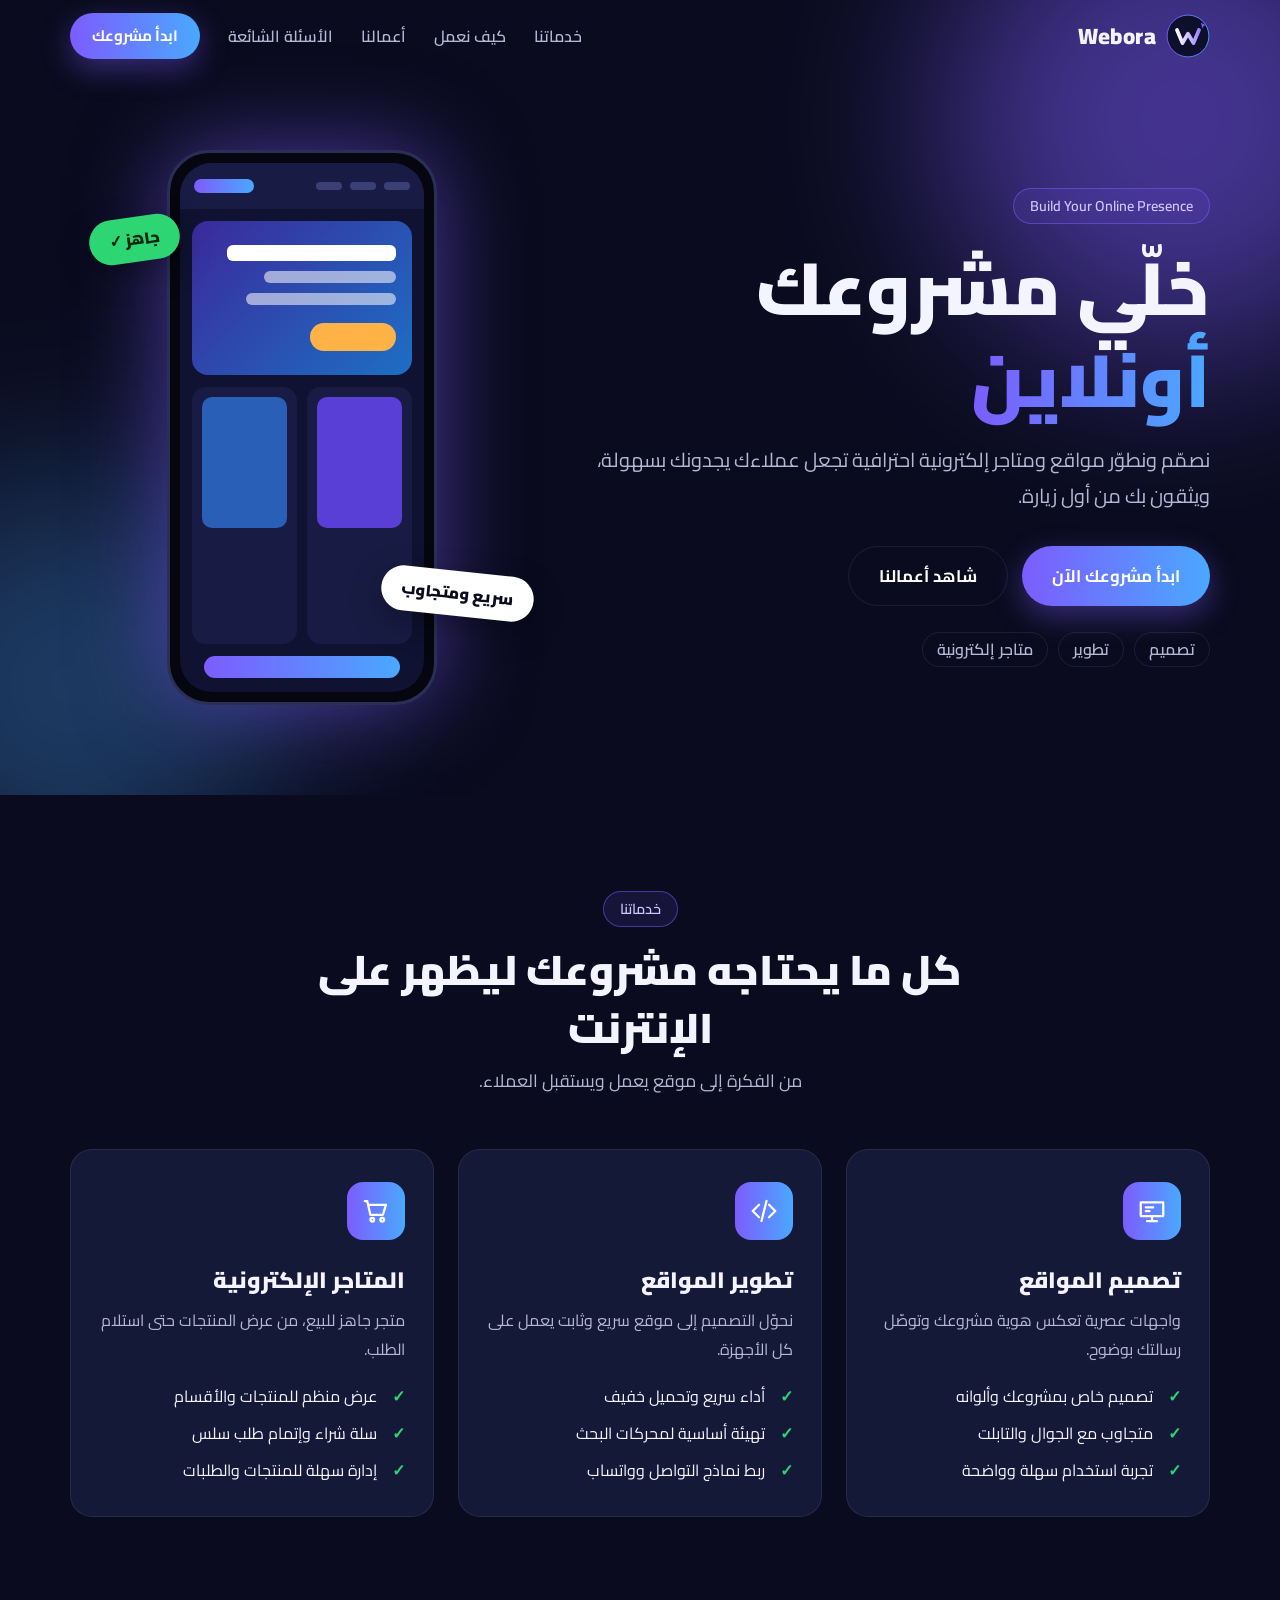
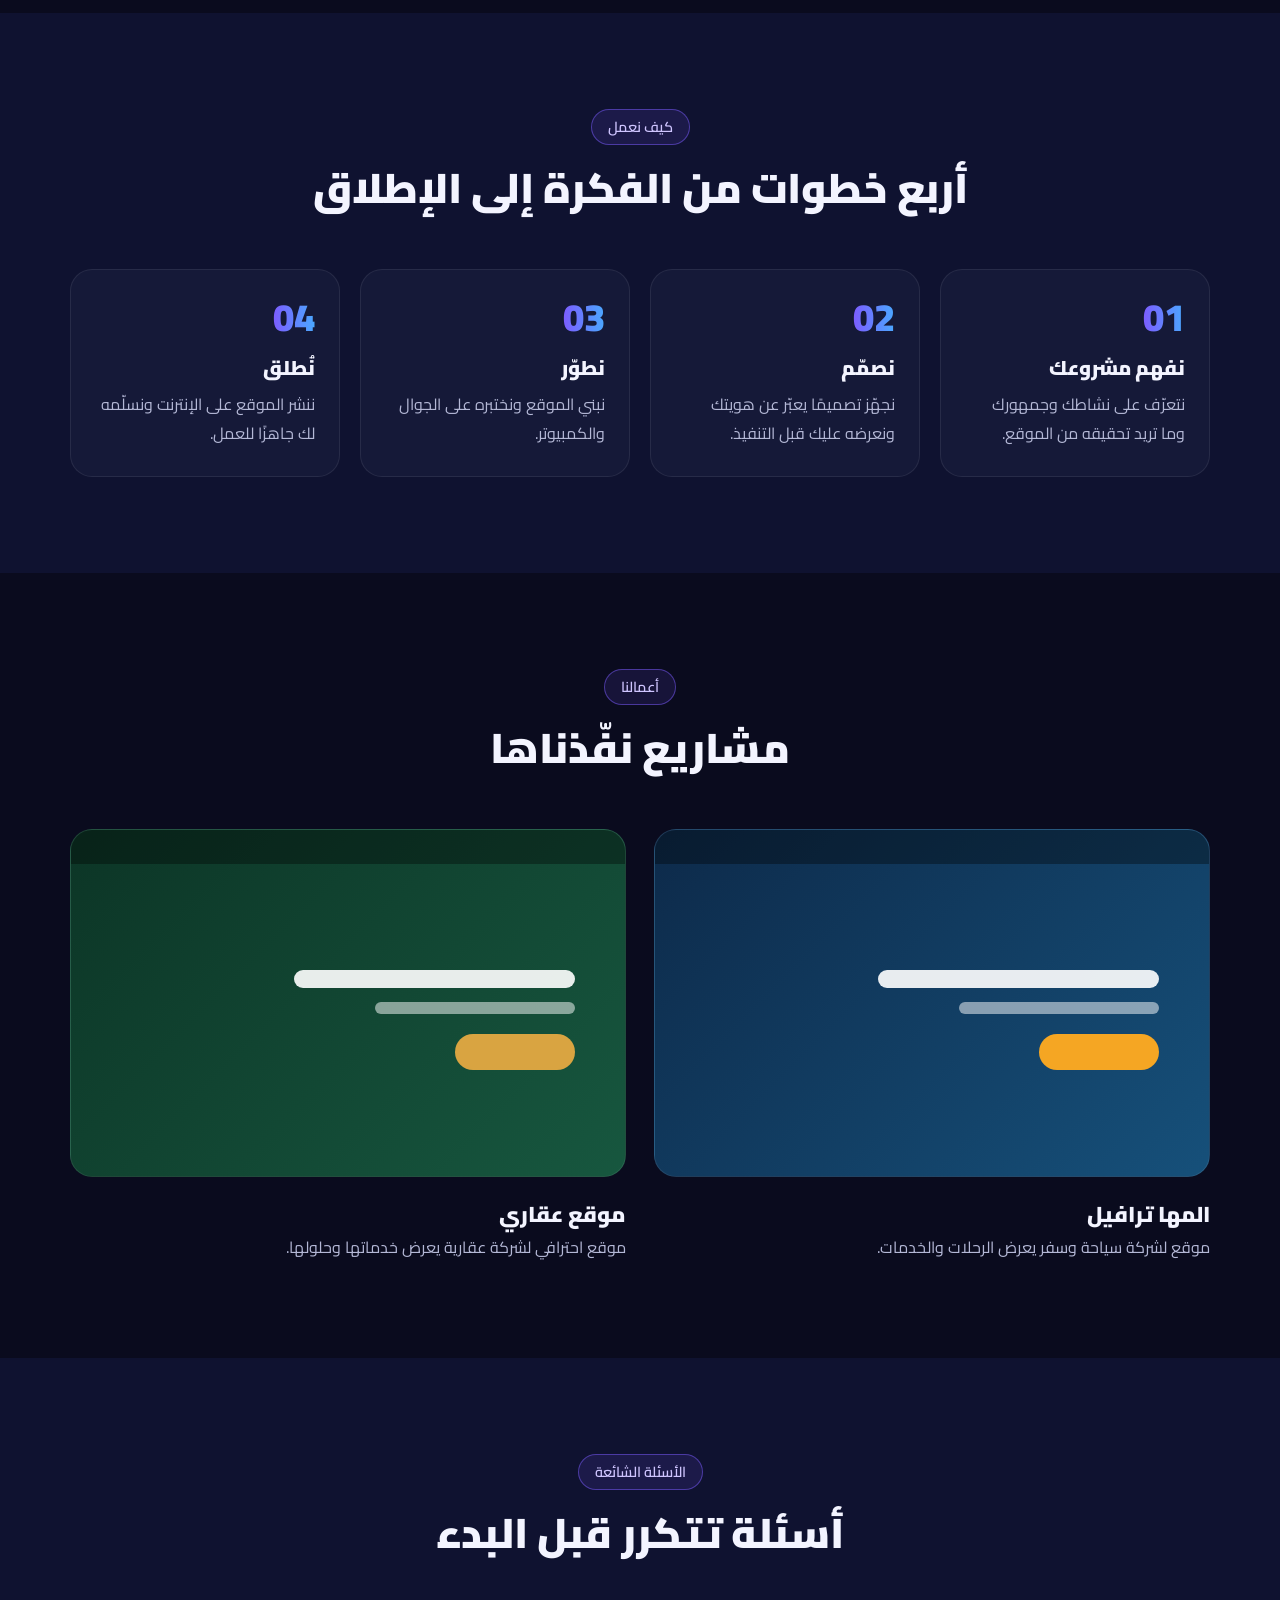
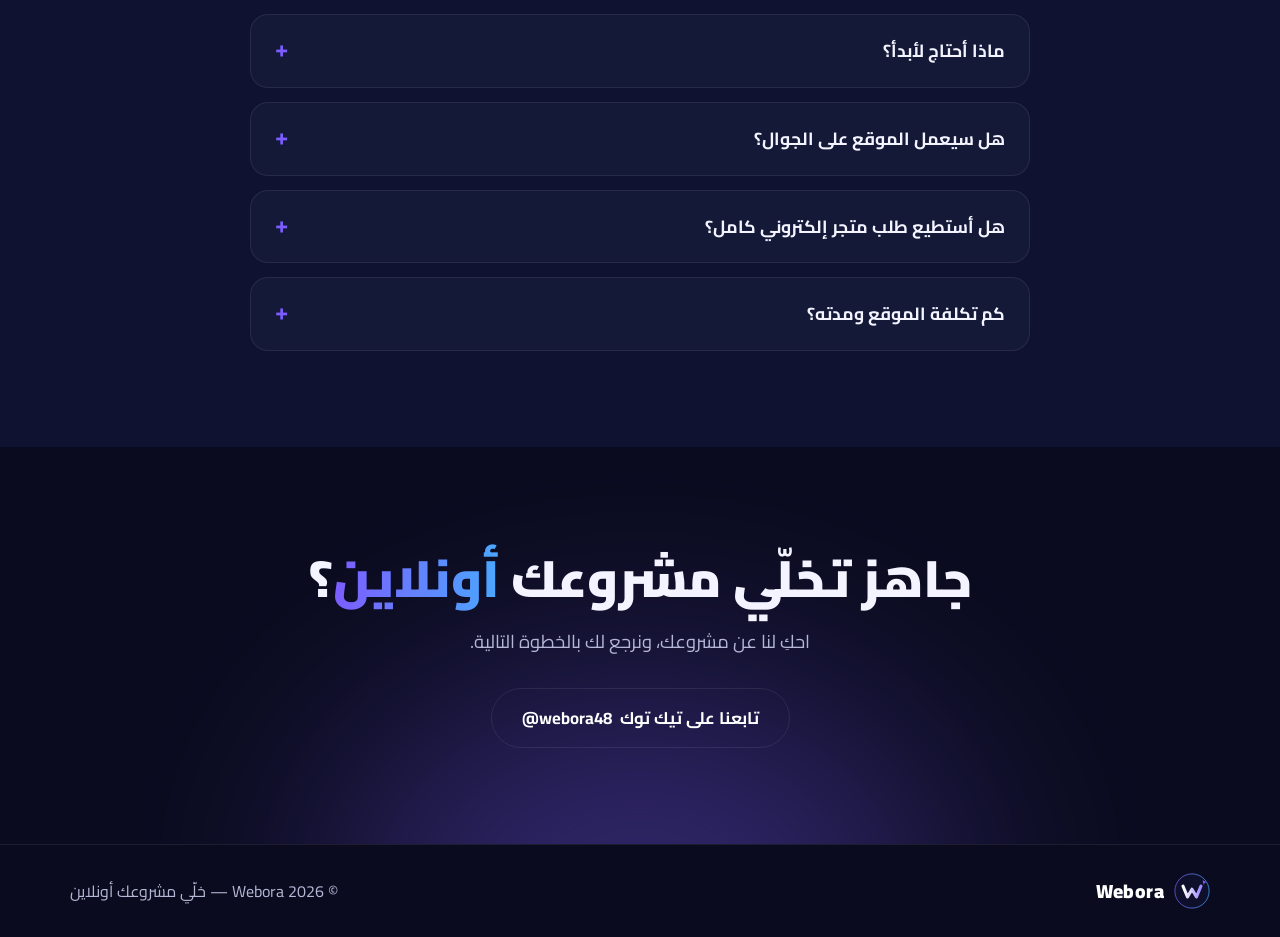
==== index.html @ 23daf3a8 "Add Webora services landing page Single-page Arabic (RTL) site in site/: hero, services, process, wo" ====
<!doctype html>
<html lang="ar" dir="rtl">
<head>
<meta charset="utf-8">
<meta name="viewport" content="width=device-width, initial-scale=1">
<title>Webora | مواقع ومتاجر إلكترونية احترافية</title>
<meta name="description" content="Webora — نصمّم ونطوّر مواقع ومتاجر إلكترونية احترافية لمشروعك. خلّي مشروعك أونلاين.">
<meta name="theme-color" content="#0a0b1e">
<link rel="icon" href="assets/logo.svg" type="image/svg+xml">
<link rel="preconnect" href="https://fonts.googleapis.com">
<link rel="preconnect" href="https://fonts.gstatic.com" crossorigin>
<link href="https://fonts.googleapis.com/css2?family=Cairo:wght@400;600;700;900&display=swap" rel="stylesheet">
<link rel="stylesheet" href="styles.css">
</head>
<body>

<header class="nav" id="nav">
  <div class="container nav__inner">
    <a class="brand" href="#top" aria-label="Webora">
      <img src="assets/logo.svg" alt="" width="44" height="44">
      <span>Webora</span>
    </a>
    <button class="nav__toggle" id="navToggle" aria-label="القائمة" aria-expanded="false" aria-controls="navLinks">
      <span></span><span></span><span></span>
    </button>
    <nav class="nav__links" id="navLinks">
      <a href="#services">خدماتنا</a>
      <a href="#process">كيف نعمل</a>
      <a href="#work">أعمالنا</a>
      <a href="#faq">الأسئلة الشائعة</a>
      <a class="btn btn--small" href="#contact">ابدأ مشروعك</a>
    </nav>
  </div>
</header>

<main id="top">

  <section class="hero">
    <div class="container hero__grid">
      <div class="hero__text">
        <span class="pill">Build Your Online Presence</span>
        <h1>خلّي مشروعك <span class="grad">أونلاين</span></h1>
        <p class="lead">نصمّم ونطوّر مواقع ومتاجر إلكترونية احترافية تجعل عملاءك يجدونك بسهولة، ويثقون بك من أول زيارة.</p>
        <div class="hero__actions">
          <a class="btn" href="#contact">ابدأ مشروعك الآن</a>
          <a class="btn btn--ghost" href="#work">شاهد أعمالنا</a>
        </div>
        <ul class="hero__tags">
          <li>تصميم</li><li>تطوير</li><li>متاجر إلكترونية</li>
        </ul>
      </div>

      <div class="hero__visual" aria-hidden="true">
        <div class="phone">
          <div class="phone__screen">
            <div class="m-nav"><i></i><i></i><i></i><b></b></div>
            <div class="m-hero"><span></span><span></span><span></span><em></em></div>
            <div class="m-cards"><div></div><div></div></div>
            <div class="m-bar"></div>
          </div>
        </div>
        <div class="badge badge--ready">جاهز ✓</div>
        <div class="badge badge--fast">سريع ومتجاوب</div>
      </div>
    </div>
  </section>

  <section class="section" id="services">
    <div class="container">
      <div class="section__head reveal">
        <span class="pill">خدماتنا</span>
        <h2>كل ما يحتاجه مشروعك ليظهر على الإنترنت</h2>
        <p>من الفكرة إلى موقع يعمل ويستقبل العملاء.</p>
      </div>
      <div class="cards">
        <article class="card reveal">
          <div class="card__icon">
            <svg viewBox="0 0 24 24"><path d="M3 5h18v11H3z"/><path d="M8 20h8M12 16v4"/><path d="M7 9h6M7 12h3"/></svg>
          </div>
          <h3>تصميم المواقع</h3>
          <p>واجهات عصرية تعكس هوية مشروعك وتوصّل رسالتك بوضوح.</p>
          <ul>
            <li>تصميم خاص بمشروعك وألوانه</li>
            <li>متجاوب مع الجوال والتابلت</li>
            <li>تجربة استخدام سهلة وواضحة</li>
          </ul>
        </article>
        <article class="card reveal">
          <div class="card__icon">
            <svg viewBox="0 0 24 24"><path d="M8 7l-5 5 5 5M16 7l5 5-5 5M14 4l-4 16"/></svg>
          </div>
          <h3>تطوير المواقع</h3>
          <p>نحوّل التصميم إلى موقع سريع وثابت يعمل على كل الأجهزة.</p>
          <ul>
            <li>أداء سريع وتحميل خفيف</li>
            <li>تهيئة أساسية لمحركات البحث</li>
            <li>ربط نماذج التواصل وواتساب</li>
          </ul>
        </article>
        <article class="card reveal">
          <div class="card__icon">
            <svg viewBox="0 0 24 24"><path d="M3 4h2l2.5 11h10L20 7H6.5"/><circle cx="9" cy="19" r="1.5"/><circle cx="17" cy="19" r="1.5"/></svg>
          </div>
          <h3>المتاجر الإلكترونية</h3>
          <p>متجر جاهز للبيع، من عرض المنتجات حتى استلام الطلب.</p>
          <ul>
            <li>عرض منظم للمنتجات والأقسام</li>
            <li>سلة شراء وإتمام طلب سلس</li>
            <li>إدارة سهلة للمنتجات والطلبات</li>
          </ul>
        </article>
      </div>
    </div>
  </section>

  <section class="section section--alt" id="process">
    <div class="container">
      <div class="section__head reveal">
        <span class="pill">كيف نعمل</span>
        <h2>أربع خطوات من الفكرة إلى الإطلاق</h2>
      </div>
      <ol class="steps">
        <li class="reveal"><b>01</b><h3>نفهم مشروعك</h3><p>نتعرّف على نشاطك وجمهورك وما تريد تحقيقه من الموقع.</p></li>
        <li class="reveal"><b>02</b><h3>نصمّم</h3><p>نجهّز تصميمًا يعبّر عن هويتك ونعرضه عليك قبل التنفيذ.</p></li>
        <li class="reveal"><b>03</b><h3>نطوّر</h3><p>نبني الموقع ونختبره على الجوال والكمبيوتر.</p></li>
        <li class="reveal"><b>04</b><h3>نُطلق</h3><p>ننشر الموقع على الإنترنت ونسلّمه لك جاهزًا للعمل.</p></li>
      </ol>
    </div>
  </section>

  <section class="section" id="work">
    <div class="container">
      <div class="section__head reveal">
        <span class="pill">أعمالنا</span>
        <h2>مشاريع نفّذناها</h2>
      </div>
      <div class="work">
        <article class="work__item reveal">
          <div class="shot shot--travel"><div class="shot__bar"></div><div class="shot__body"><span></span><span></span><em></em></div></div>
          <h3>المها ترافيل</h3>
          <p>موقع لشركة سياحة وسفر يعرض الرحلات والخدمات.</p>
        </article>
        <article class="work__item reveal">
          <div class="shot shot--realty"><div class="shot__bar"></div><div class="shot__body"><span></span><span></span><em></em></div></div>
          <h3>موقع عقاري</h3>
          <p>موقع احترافي لشركة عقارية يعرض خدماتها وحلولها.</p>
        </article>
      </div>
    </div>
  </section>

  <section class="section section--alt" id="faq">
    <div class="container container--narrow">
      <div class="section__head reveal">
        <span class="pill">الأسئلة الشائعة</span>
        <h2>أسئلة تتكرر قبل البدء</h2>
      </div>
      <div class="faq reveal">
        <details>
          <summary>ماذا أحتاج لأبدأ؟</summary>
          <p>فكرة عن نشاطك، والشعار والصور إن وُجدت. والباقي نرتّبه معك خطوة بخطوة.</p>
        </details>
        <details>
          <summary>هل سيعمل الموقع على الجوال؟</summary>
          <p>نعم، كل موقع نصمّمه متجاوب ويظهر بشكل صحيح على الجوال والتابلت والكمبيوتر.</p>
        </details>
        <details>
          <summary>هل أستطيع طلب متجر إلكتروني كامل؟</summary>
          <p>نعم، ننفّذ متاجر إلكترونية تشمل عرض المنتجات وسلة الشراء وإتمام الطلب.</p>
        </details>
        <details>
          <summary>كم تكلفة الموقع ومدته؟</summary>
          <p>تختلف حسب حجم المشروع ومتطلباته. تواصل معنا واحكِ لنا عن مشروعك لنرسل لك عرضًا مناسبًا.</p>
        </details>
      </div>
    </div>
  </section>

  <section class="section cta" id="contact">
    <div class="container container--narrow reveal">
      <h2>جاهز تخلّي مشروعك <span class="grad">أونلاين</span>؟</h2>
      <p>احكِ لنا عن مشروعك، ونرجع لك بالخطوة التالية.</p>
      <div class="cta__actions">
        <a class="btn" id="whatsappBtn" href="#" target="_blank" rel="noopener" hidden>تواصل عبر واتساب</a>
        <a class="btn btn--ghost" href="https://www.tiktok.com/@webora48" target="_blank" rel="noopener">تابعنا على تيك توك <span dir="ltr">@webora48</span></a>
      </div>
    </div>
  </section>

</main>

<footer class="footer">
  <div class="container footer__inner">
    <a class="brand" href="#top"><img src="assets/logo.svg" alt="" width="36" height="36"><span>Webora</span></a>
    <p>© <span id="year"></span> Webora — خلّي مشروعك أونلاين</p>
  </div>
</footer>

<script src="main.js"></script>
</body>
</html>
---- styles.css ----
:root {
  --navy: #0a0b1e;
  --navy-2: #0f1230;
  --card: #151938;
  --line: rgba(255, 255, 255, .08);
  --text: #f3f4ff;
  --muted: #b4b8d6;
  --purple: #7c5cff;
  --blue: #4aa8ff;
  --green: #2ed573;
  --grad: linear-gradient(90deg, var(--purple), var(--blue));
  --radius: 22px;
}

* { box-sizing: border-box; }
html { scroll-behavior: smooth; scroll-padding-top: 84px; overflow-x: clip; }
body {
  margin: 0;
  font-family: "Cairo", "Segoe UI", Tahoma, sans-serif;
  background: var(--navy);
  color: var(--text);
  line-height: 1.8;
  overflow-x: clip;
}
img { max-width: 100%; display: block; }
a { color: inherit; text-decoration: none; }
h1, h2, h3, p { margin: 0; }
ul, ol { margin: 0; padding: 0; list-style: none; }
[hidden] { display: none !important; }

.container { width: min(1140px, 100% - 32px); margin-inline: auto; }
.container--narrow { width: min(780px, 100% - 32px); }
.grad { background: var(--grad); -webkit-background-clip: text; background-clip: text; color: transparent; }

.pill {
  display: inline-block;
  padding: 4px 16px;
  border: 1px solid rgba(124, 92, 255, .5);
  border-radius: 999px;
  background: rgba(124, 92, 255, .12);
  color: #cfc5ff;
  font-size: .9rem;
  font-weight: 600;
}

.btn {
  display: inline-flex; align-items: center; justify-content: center; gap: 8px;
  padding: 14px 30px;
  border-radius: 999px;
  background: var(--grad);
  color: #fff;
  font-weight: 700;
  font-size: 1.05rem;
  box-shadow: 0 10px 30px rgba(124, 92, 255, .4);
  transition: transform .2s, box-shadow .2s;
}
.btn:hover { transform: translateY(-2px); box-shadow: 0 14px 38px rgba(124, 92, 255, .55); }
.btn--ghost { background: transparent; border: 1px solid var(--line); box-shadow: none; }
.btn--ghost:hover { border-color: var(--purple); box-shadow: none; }
.btn--small { padding: 9px 22px; font-size: .95rem; }

/* nav */
.nav { position: fixed; inset: 0 0 auto 0; z-index: 50; transition: background .3s, box-shadow .3s; }
.nav.is-scrolled { background: rgba(10, 11, 30, .85); backdrop-filter: blur(12px); box-shadow: 0 1px 0 var(--line); }
.nav__inner { display: flex; align-items: center; justify-content: space-between; height: 72px; }
.brand { display: flex; align-items: center; gap: 10px; font-weight: 900; font-size: 1.4rem; letter-spacing: .5px; }
.nav__links { display: flex; align-items: center; gap: 28px; font-weight: 600; }
.nav__links a:not(.btn) { color: var(--muted); transition: color .2s; }
.nav__links a:not(.btn):hover { color: #fff; }
.nav__toggle { display: none; width: 44px; height: 44px; background: none; border: 0; cursor: pointer; padding: 10px; }
.nav__toggle span { display: block; height: 2px; background: #fff; margin: 6px 0; border-radius: 2px; transition: transform .25s, opacity .25s; }

/* hero */
.hero { position: relative; z-index: 0; padding: 150px 0 90px; overflow: clip; }
.hero::before, .hero::after {
  content: ""; position: absolute; z-index: -1; border-radius: 50%; filter: blur(90px); opacity: .5;
}
.hero::before { width: 480px; height: 480px; background: var(--purple); top: -120px; right: -140px; }
.hero::after { width: 420px; height: 420px; background: var(--blue); bottom: -100px; left: -140px; opacity: .3; }
.hero__grid { display: grid; grid-template-columns: 1.15fr .85fr; gap: 48px; align-items: center; }
.hero h1 { font-size: clamp(2.6rem, 6.5vw, 4.6rem); font-weight: 900; line-height: 1.25; margin: 18px 0 16px; }
.lead { color: var(--muted); font-size: clamp(1.05rem, 2vw, 1.25rem); max-width: 34em; }
.hero__actions { display: flex; flex-wrap: wrap; gap: 14px; margin: 32px 0 26px; }
.hero__tags { display: flex; flex-wrap: wrap; gap: 10px; color: var(--muted); font-weight: 600; }
.hero__tags li { padding: 2px 14px; border: 1px solid var(--line); border-radius: 999px; }

.hero__visual { position: relative; display: grid; place-items: center; }
.phone {
  width: 270px; aspect-ratio: 9 / 18.5; padding: 10px;
  background: #05060f; border: 3px solid #2b2f55; border-radius: 42px;
  box-shadow: 0 0 90px rgba(124, 92, 255, .55);
  animation: float 6s ease-in-out infinite;
}
.phone__screen { height: 100%; border-radius: 32px; background: var(--navy-2); overflow: hidden; display: flex; flex-direction: column; gap: 12px; padding-bottom: 14px; }
.m-nav { display: flex; align-items: center; gap: 8px; padding: 16px 14px; background: #181c44; }
.m-nav i { width: 26px; height: 8px; border-radius: 4px; background: #3a3f75; }
.m-nav b { margin-inline-start: auto; width: 60px; height: 14px; border-radius: 7px; background: var(--grad); }
.m-hero { margin: 0 12px; padding: 24px 16px; border-radius: 16px; background: linear-gradient(135deg, #3b2a9c, #1d6fc4); display: grid; gap: 10px; justify-items: start; }
.m-hero span { height: 12px; border-radius: 6px; background: rgba(255, 255, 255, .55); width: 70%; }
.m-hero span:first-child { height: 16px; width: 90%; background: #fff; }
.m-hero span:nth-child(3) { width: 80%; }
.m-hero em { width: 86px; height: 28px; border-radius: 14px; background: #ffb347; margin-top: 8px; }
.m-cards { display: grid; grid-template-columns: 1fr 1fr; gap: 10px; margin: 0 12px; flex: 1; }
.m-cards div { border-radius: 14px; background: #181c44; position: relative; }
.m-cards div::before { content: ""; position: absolute; inset: 10px 10px 45% 10px; border-radius: 10px; background: #5a3fd6; }
.m-cards div:last-child::before { background: #2a5fb8; }
.m-bar { margin: 0 24px; height: 22px; border-radius: 11px; background: var(--grad); }

.badge { position: absolute; padding: 8px 20px; border-radius: 999px; font-weight: 900; box-shadow: 0 10px 30px rgba(0, 0, 0, .35); }
.badge--ready { top: 12%; left: 4%; background: var(--green); color: #05260f; transform: rotate(-8deg); }
.badge--fast { bottom: 16%; right: 0; background: #fff; color: var(--navy); transform: rotate(6deg); }

@keyframes float { 50% { transform: translateY(-14px); } }

/* sections */
.section { padding: 96px 0; }
.section--alt { background: var(--navy-2); }
.section__head { text-align: center; max-width: 680px; margin: 0 auto 52px; }
.section__head h2 { font-size: clamp(1.8rem, 4vw, 2.6rem); font-weight: 900; line-height: 1.4; margin: 14px 0 8px; }
.section__head p { color: var(--muted); font-size: 1.1rem; }

.cards { display: grid; grid-template-columns: repeat(3, 1fr); gap: 24px; }
.card {
  background: var(--card); border: 1px solid var(--line); border-radius: var(--radius);
  padding: 32px 28px; transition: transform .25s, border-color .25s;
}
.card:hover { transform: translateY(-6px); border-color: rgba(124, 92, 255, .6); }
.card__icon { width: 58px; height: 58px; border-radius: 16px; background: var(--grad); display: grid; place-items: center; margin-bottom: 20px; }
.card__icon svg { width: 30px; height: 30px; fill: none; stroke: #fff; stroke-width: 1.8; stroke-linecap: round; stroke-linejoin: round; }
.card h3 { font-size: 1.4rem; font-weight: 900; margin-bottom: 6px; }
.card p { color: var(--muted); }
.card ul { margin-top: 18px; display: grid; gap: 8px; }
.card li { position: relative; padding-inline-start: 28px; }
.card li::before { content: "✓"; position: absolute; inset-inline-start: 0; color: var(--green); font-weight: 900; }

.steps { display: grid; grid-template-columns: repeat(4, 1fr); gap: 20px; counter-reset: s; }
.steps li { background: var(--card); border: 1px solid var(--line); border-radius: var(--radius); padding: 28px 24px; }
.steps b { font-size: 2.4rem; font-weight: 900; line-height: 1; background: var(--grad); -webkit-background-clip: text; background-clip: text; color: transparent; }
.steps h3 { font-size: 1.25rem; font-weight: 900; margin: 10px 0 4px; }
.steps p { color: var(--muted); }

.work { display: grid; grid-template-columns: repeat(2, 1fr); gap: 28px; }
.work__item h3 { font-size: 1.35rem; font-weight: 900; margin-top: 18px; }
.work__item p { color: var(--muted); }
.shot { border-radius: var(--radius); overflow: hidden; border: 1px solid var(--line); aspect-ratio: 16 / 10; display: flex; flex-direction: column; transition: transform .3s; }
.work__item:hover .shot { transform: scale(1.02); }
.shot__bar { height: 34px; background: rgba(0, 0, 0, .35); }
.shot__body { flex: 1; padding: 8% 9%; display: grid; align-content: center; gap: 14px; justify-items: start; }
.shot__body span { height: 18px; width: 62%; border-radius: 9px; background: rgba(255, 255, 255, .9); }
.shot__body span:nth-child(2) { height: 12px; width: 44%; background: rgba(255, 255, 255, .5); }
.shot__body em { width: 120px; height: 36px; border-radius: 18px; margin-top: 6px; }
.shot--travel { background: linear-gradient(135deg, #0d2a4a, #16507a); }
.shot--travel em { background: #f5a623; }
.shot--realty { background: linear-gradient(135deg, #0c3526, #17573f); }
.shot--realty em { background: #d9a441; }

.faq { display: grid; gap: 14px; }
.faq details { background: var(--card); border: 1px solid var(--line); border-radius: 18px; padding: 4px 24px; }
.faq summary { cursor: pointer; font-weight: 700; font-size: 1.1rem; padding: 16px 0; list-style: none; display: flex; justify-content: space-between; gap: 16px; }
.faq summary::-webkit-details-marker { display: none; }
.faq summary::after { content: "+"; color: var(--purple); font-size: 1.5rem; line-height: 1.2; transition: transform .2s; }
.faq details[open] summary::after { transform: rotate(45deg); }
.faq p { color: var(--muted); padding-bottom: 18px; }

.cta { text-align: center; position: relative; overflow: hidden; }
.cta::before { content: ""; position: absolute; z-index: 0; inset: auto 0 -260px 0; margin: auto; width: 620px; height: 420px; border-radius: 50%; background: var(--purple); filter: blur(120px); opacity: .35; }
.cta .container { position: relative; }
.cta h2 { font-size: clamp(2rem, 5vw, 3.2rem); font-weight: 900; line-height: 1.4; }
.cta p { color: var(--muted); font-size: 1.15rem; margin: 10px 0 30px; }
.cta__actions { display: flex; flex-wrap: wrap; gap: 14px; justify-content: center; }

.footer { border-top: 1px solid var(--line); padding: 28px 0; color: var(--muted); }
.footer__inner { display: flex; align-items: center; justify-content: space-between; gap: 16px; flex-wrap: wrap; }
.footer .brand { color: #fff; font-size: 1.2rem; }

/* scroll reveal — only hides content once JS has confirmed it can reveal it */
.js .reveal { opacity: 0; transform: translateY(26px); transition: opacity .6s, transform .6s; }
.js .reveal.is-visible { opacity: 1; transform: none; }

@media (max-width: 900px) {
  .hero { padding: 120px 0 70px; text-align: center; }
  .hero__grid { grid-template-columns: 1fr; }
  .lead { margin-inline: auto; }
  .hero__actions, .hero__tags { justify-content: center; }
  .phone { width: 230px; }
  .cards, .steps, .work { grid-template-columns: 1fr; }
  .steps { grid-template-columns: repeat(2, 1fr); }
  .section { padding: 72px 0; }

  .nav__toggle { display: block; }
  .nav__links {
    position: absolute; inset: 72px 0 auto 0;
    flex-direction: column; gap: 6px; padding: 16px;
    background: rgba(10, 11, 30, .97); border-bottom: 1px solid var(--line);
    display: none;
  }
  .nav__links.is-open { display: flex; }
  .nav__links a { padding: 10px; width: 100%; text-align: center; }
  .nav__toggle[aria-expanded="true"] span:nth-child(1) { transform: translateY(8px) rotate(45deg); }
  .nav__toggle[aria-expanded="true"] span:nth-child(2) { opacity: 0; }
  .nav__toggle[aria-expanded="true"] span:nth-child(3) { transform: translateY(-8px) rotate(-45deg); }
}
@media (max-width: 520px) {
  .steps { grid-template-columns: 1fr; }
  .footer__inner { justify-content: center; text-align: center; }
  .badge--fast { right: 2%; }
}
@media (prefers-reduced-motion: reduce) {
  html { scroll-behavior: auto; }
  .phone { animation: none; }
  .js .reveal { opacity: 1; transform: none; transition: none; }
}
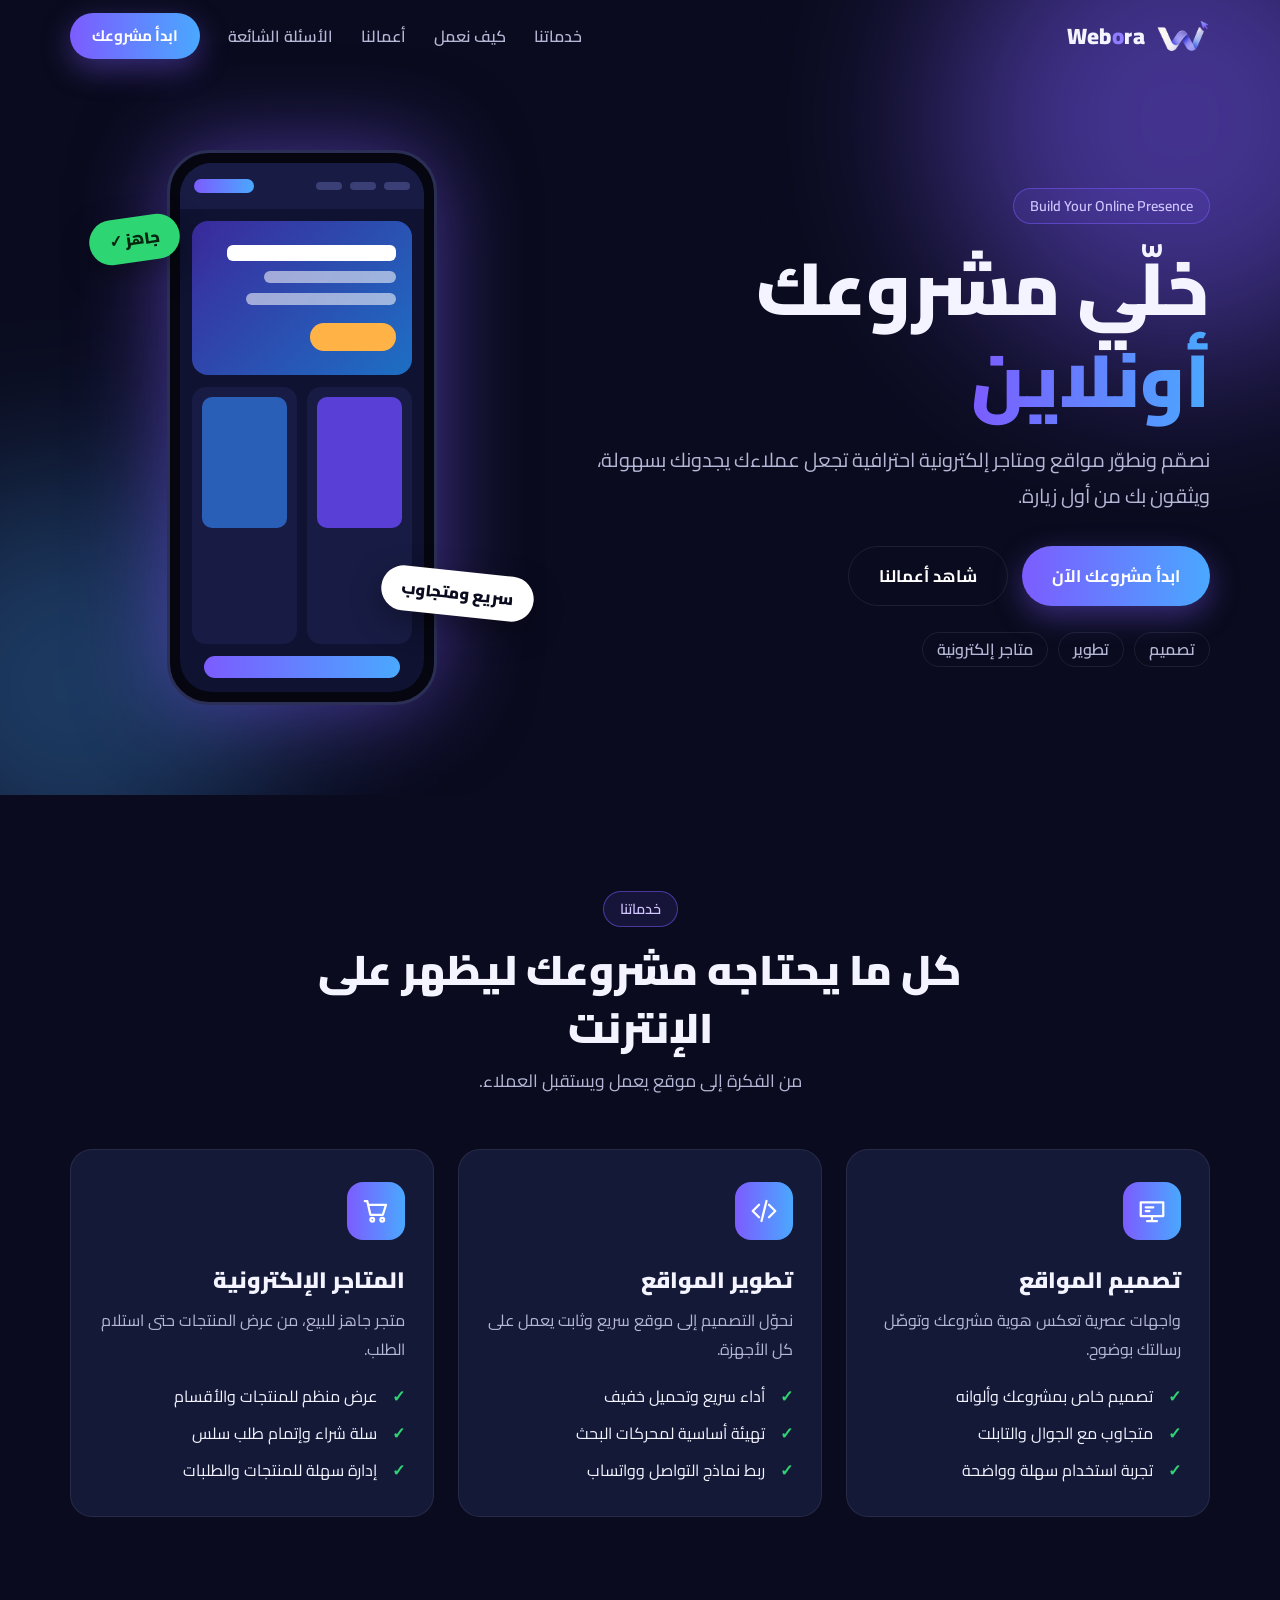
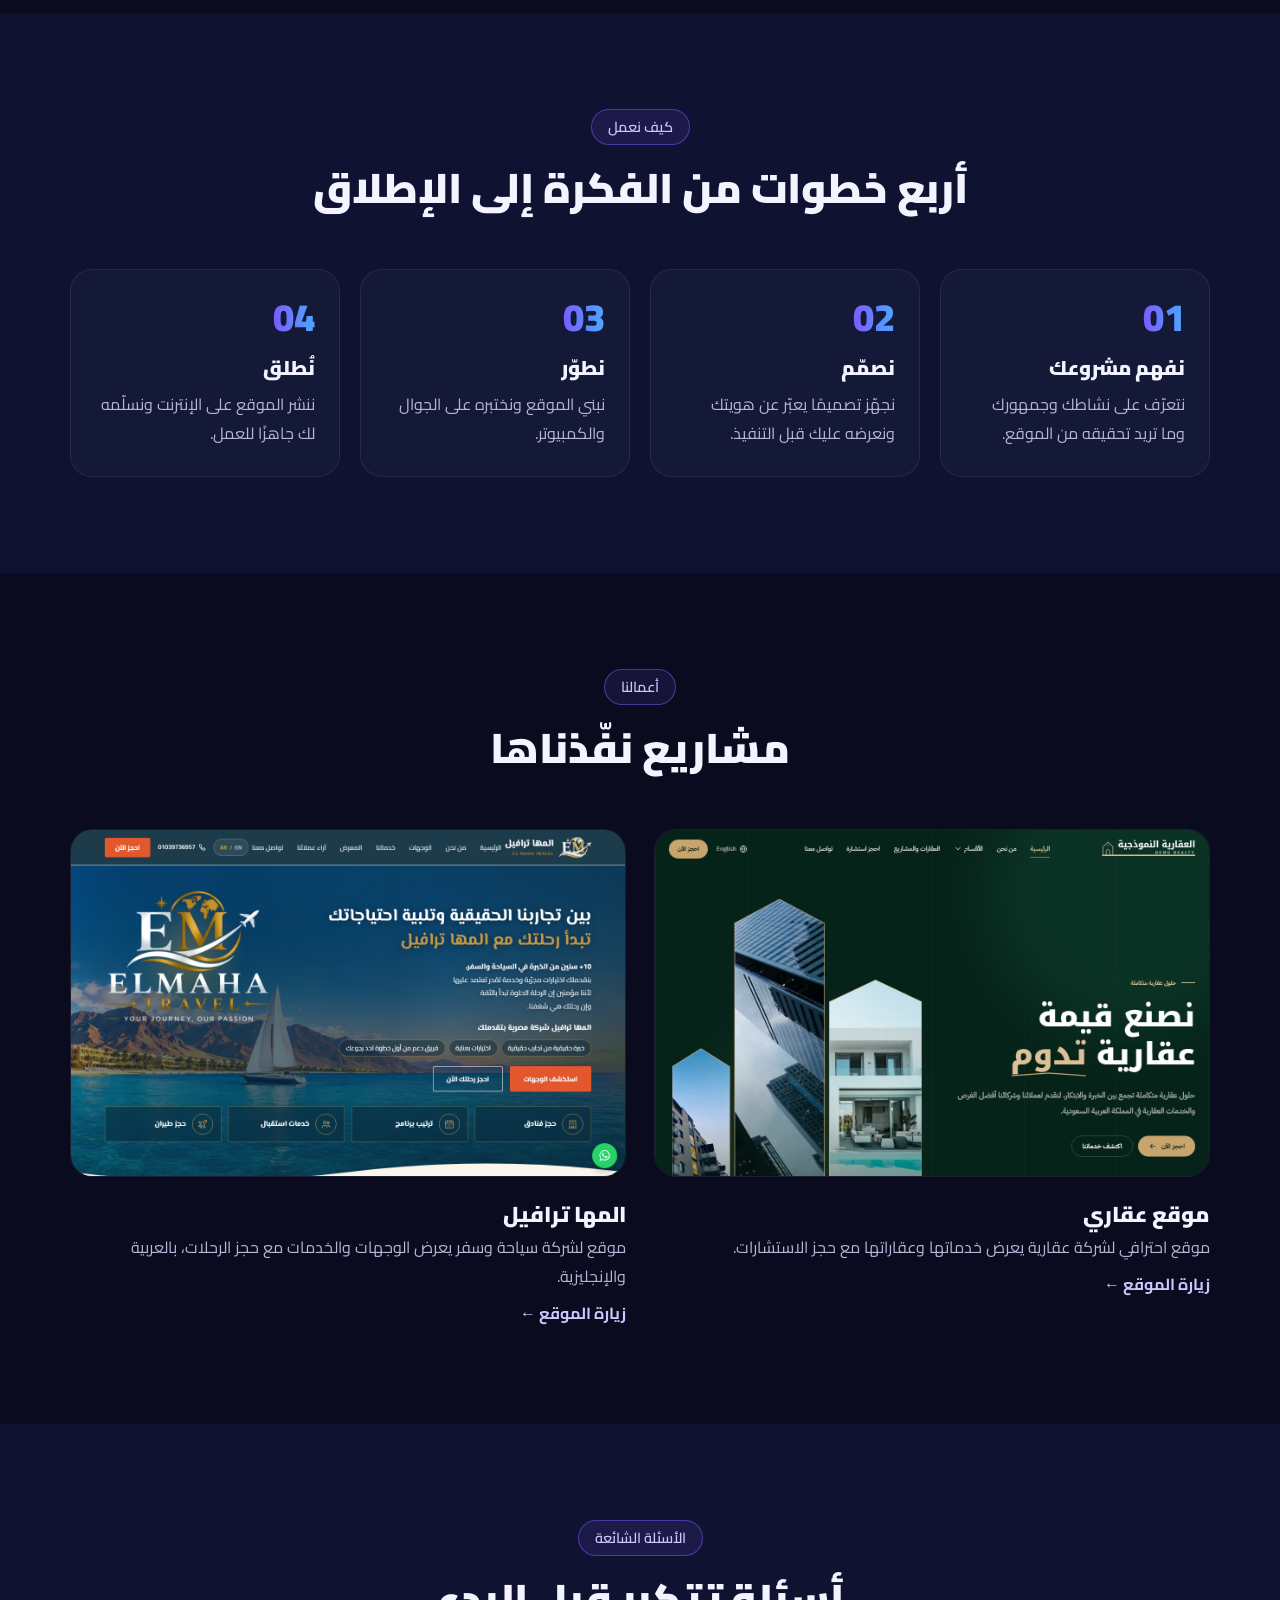
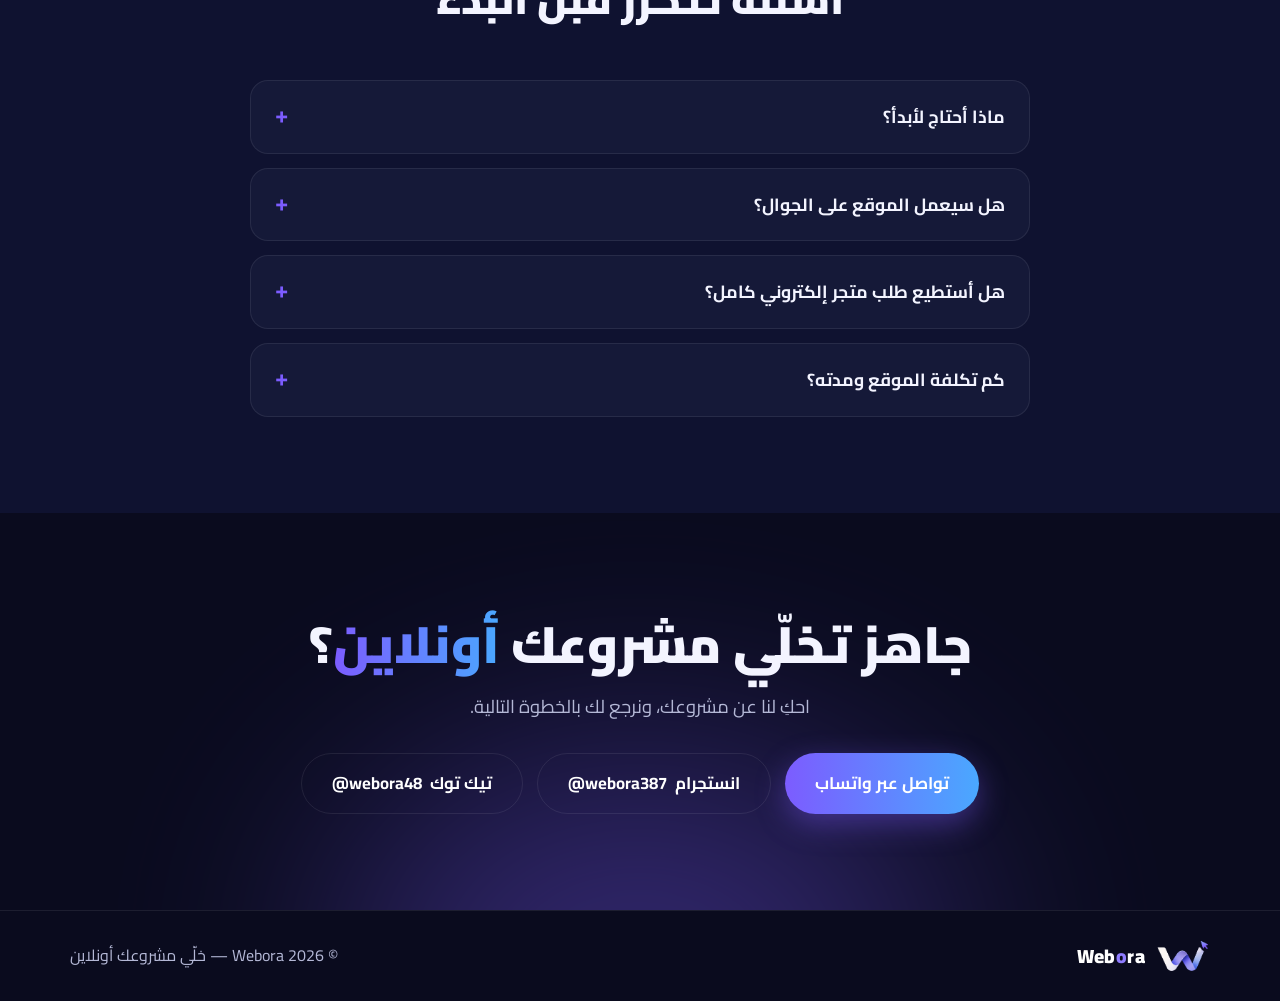
==== commit e6c1d189: "Add real logo, work screenshots, WhatsApp and Instagram to the site Replaces the placeholder logo an" ====
--- a/index.html
+++ b/index.html
@@ -6,7 +6,8 @@
 <title>Webora | مواقع ومتاجر إلكترونية احترافية</title>
 <meta name="description" content="Webora — نصمّم ونطوّر مواقع ومتاجر إلكترونية احترافية لمشروعك. خلّي مشروعك أونلاين.">
 <meta name="theme-color" content="#0a0b1e">
-<link rel="icon" href="assets/logo.svg" type="image/svg+xml">
+<link rel="icon" href="assets/logo-full.png" type="image/png">
+<meta property="og:image" content="assets/logo-full.png">
 <link rel="preconnect" href="https://fonts.googleapis.com">
 <link rel="preconnect" href="https://fonts.gstatic.com" crossorigin>
 <link href="https://fonts.googleapis.com/css2?family=Cairo:wght@400;600;700;900&display=swap" rel="stylesheet">
@@ -17,8 +18,8 @@
 <header class="nav" id="nav">
   <div class="container nav__inner">
     <a class="brand" href="#top" aria-label="Webora">
-      <img src="assets/logo.svg" alt="" width="44" height="44">
-      <span>Webora</span>
+      <img src="assets/logo-mark.png" alt="" width="610" height="380">
+      <span>Web<i>o</i>ra</span>
     </a>
     <button class="nav__toggle" id="navToggle" aria-label="القائمة" aria-expanded="false" aria-controls="navLinks">
       <span></span><span></span><span></span>
@@ -136,14 +137,20 @@
       </div>
       <div class="work">
         <article class="work__item reveal">
-          <div class="shot shot--travel"><div class="shot__bar"></div><div class="shot__body"><span></span><span></span><em></em></div></div>
+          <a class="shot" href="https://saudi-realty-demo.vercel.app/" target="_blank" rel="noopener">
+            <img src="assets/work-realty.png" alt="واجهة الموقع العقاري" width="1280" height="800" loading="lazy">
+          </a>
+          <h3>موقع عقاري</h3>
+          <p>موقع احترافي لشركة عقارية يعرض خدماتها وعقاراتها مع حجز الاستشارات.</p>
+          <a class="work__link" href="https://saudi-realty-demo.vercel.app/" target="_blank" rel="noopener">زيارة الموقع ←</a>
+        </article>
+        <article class="work__item reveal">
+          <a class="shot" href="https://elmahatravel.com/" target="_blank" rel="noopener">
+            <img src="assets/work-travel.png" alt="واجهة موقع المها ترافيل" width="1280" height="800" loading="lazy">
+          </a>
           <h3>المها ترافيل</h3>
-          <p>موقع لشركة سياحة وسفر يعرض الرحلات والخدمات.</p>
-        </article>
-        <article class="work__item reveal">
-          <div class="shot shot--realty"><div class="shot__bar"></div><div class="shot__body"><span></span><span></span><em></em></div></div>
-          <h3>موقع عقاري</h3>
-          <p>موقع احترافي لشركة عقارية يعرض خدماتها وحلولها.</p>
+          <p>موقع لشركة سياحة وسفر يعرض الوجهات والخدمات مع حجز الرحلات، بالعربية والإنجليزية.</p>
+          <a class="work__link" href="https://elmahatravel.com/" target="_blank" rel="noopener">زيارة الموقع ←</a>
         </article>
       </div>
     </div>
@@ -182,7 +189,8 @@
       <p>احكِ لنا عن مشروعك، ونرجع لك بالخطوة التالية.</p>
       <div class="cta__actions">
         <a class="btn" id="whatsappBtn" href="#" target="_blank" rel="noopener" hidden>تواصل عبر واتساب</a>
-        <a class="btn btn--ghost" href="https://www.tiktok.com/@webora48" target="_blank" rel="noopener">تابعنا على تيك توك <span dir="ltr">@webora48</span></a>
+        <a class="btn btn--ghost" href="https://www.instagram.com/webora387/" target="_blank" rel="noopener">انستجرام <span dir="ltr">@webora387</span></a>
+        <a class="btn btn--ghost" href="https://www.tiktok.com/@webora48" target="_blank" rel="noopener">تيك توك <span dir="ltr">@webora48</span></a>
       </div>
     </div>
   </section>
@@ -191,7 +199,7 @@
 
 <footer class="footer">
   <div class="container footer__inner">
-    <a class="brand" href="#top"><img src="assets/logo.svg" alt="" width="36" height="36"><span>Webora</span></a>
+    <a class="brand" href="#top"><img src="assets/logo-mark.png" alt="" width="610" height="380"><span>Web<i>o</i>ra</span></a>
     <p>© <span id="year"></span> Webora — خلّي مشروعك أونلاين</p>
   </div>
 </footer>
--- a/styles.css
+++ b/styles.css
@@ -64,6 +64,8 @@
 .nav.is-scrolled { background: rgba(10, 11, 30, .85); backdrop-filter: blur(12px); box-shadow: 0 1px 0 var(--line); }
 .nav__inner { display: flex; align-items: center; justify-content: space-between; height: 72px; }
 .brand { display: flex; align-items: center; gap: 10px; font-weight: 900; font-size: 1.4rem; letter-spacing: .5px; }
+.brand img { height: 34px; width: auto; }
+.brand i { font-style: normal; color: #8f7cff; }
 .nav__links { display: flex; align-items: center; gap: 28px; font-weight: 600; }
 .nav__links a:not(.btn) { color: var(--muted); transition: color .2s; }
 .nav__links a:not(.btn):hover { color: #fff; }
@@ -142,17 +144,11 @@
 .work { display: grid; grid-template-columns: repeat(2, 1fr); gap: 28px; }
 .work__item h3 { font-size: 1.35rem; font-weight: 900; margin-top: 18px; }
 .work__item p { color: var(--muted); }
-.shot { border-radius: var(--radius); overflow: hidden; border: 1px solid var(--line); aspect-ratio: 16 / 10; display: flex; flex-direction: column; transition: transform .3s; }
-.work__item:hover .shot { transform: scale(1.02); }
-.shot__bar { height: 34px; background: rgba(0, 0, 0, .35); }
-.shot__body { flex: 1; padding: 8% 9%; display: grid; align-content: center; gap: 14px; justify-items: start; }
-.shot__body span { height: 18px; width: 62%; border-radius: 9px; background: rgba(255, 255, 255, .9); }
-.shot__body span:nth-child(2) { height: 12px; width: 44%; background: rgba(255, 255, 255, .5); }
-.shot__body em { width: 120px; height: 36px; border-radius: 18px; margin-top: 6px; }
-.shot--travel { background: linear-gradient(135deg, #0d2a4a, #16507a); }
-.shot--travel em { background: #f5a623; }
-.shot--realty { background: linear-gradient(135deg, #0c3526, #17573f); }
-.shot--realty em { background: #d9a441; }
+.work__link { display: inline-block; margin-top: 8px; color: #cfc5ff; font-weight: 700; }
+.work__link:hover { color: #fff; }
+.shot { display: block; border-radius: var(--radius); overflow: hidden; border: 1px solid var(--line); aspect-ratio: 16 / 10; transition: transform .3s, border-color .3s; }
+.shot img { width: 100%; height: 100%; object-fit: cover; object-position: top; }
+.work__item:hover .shot { transform: scale(1.02); border-color: rgba(124, 92, 255, .6); }
 
 .faq { display: grid; gap: 14px; }
 .faq details { background: var(--card); border: 1px solid var(--line); border-radius: 18px; padding: 4px 24px; }
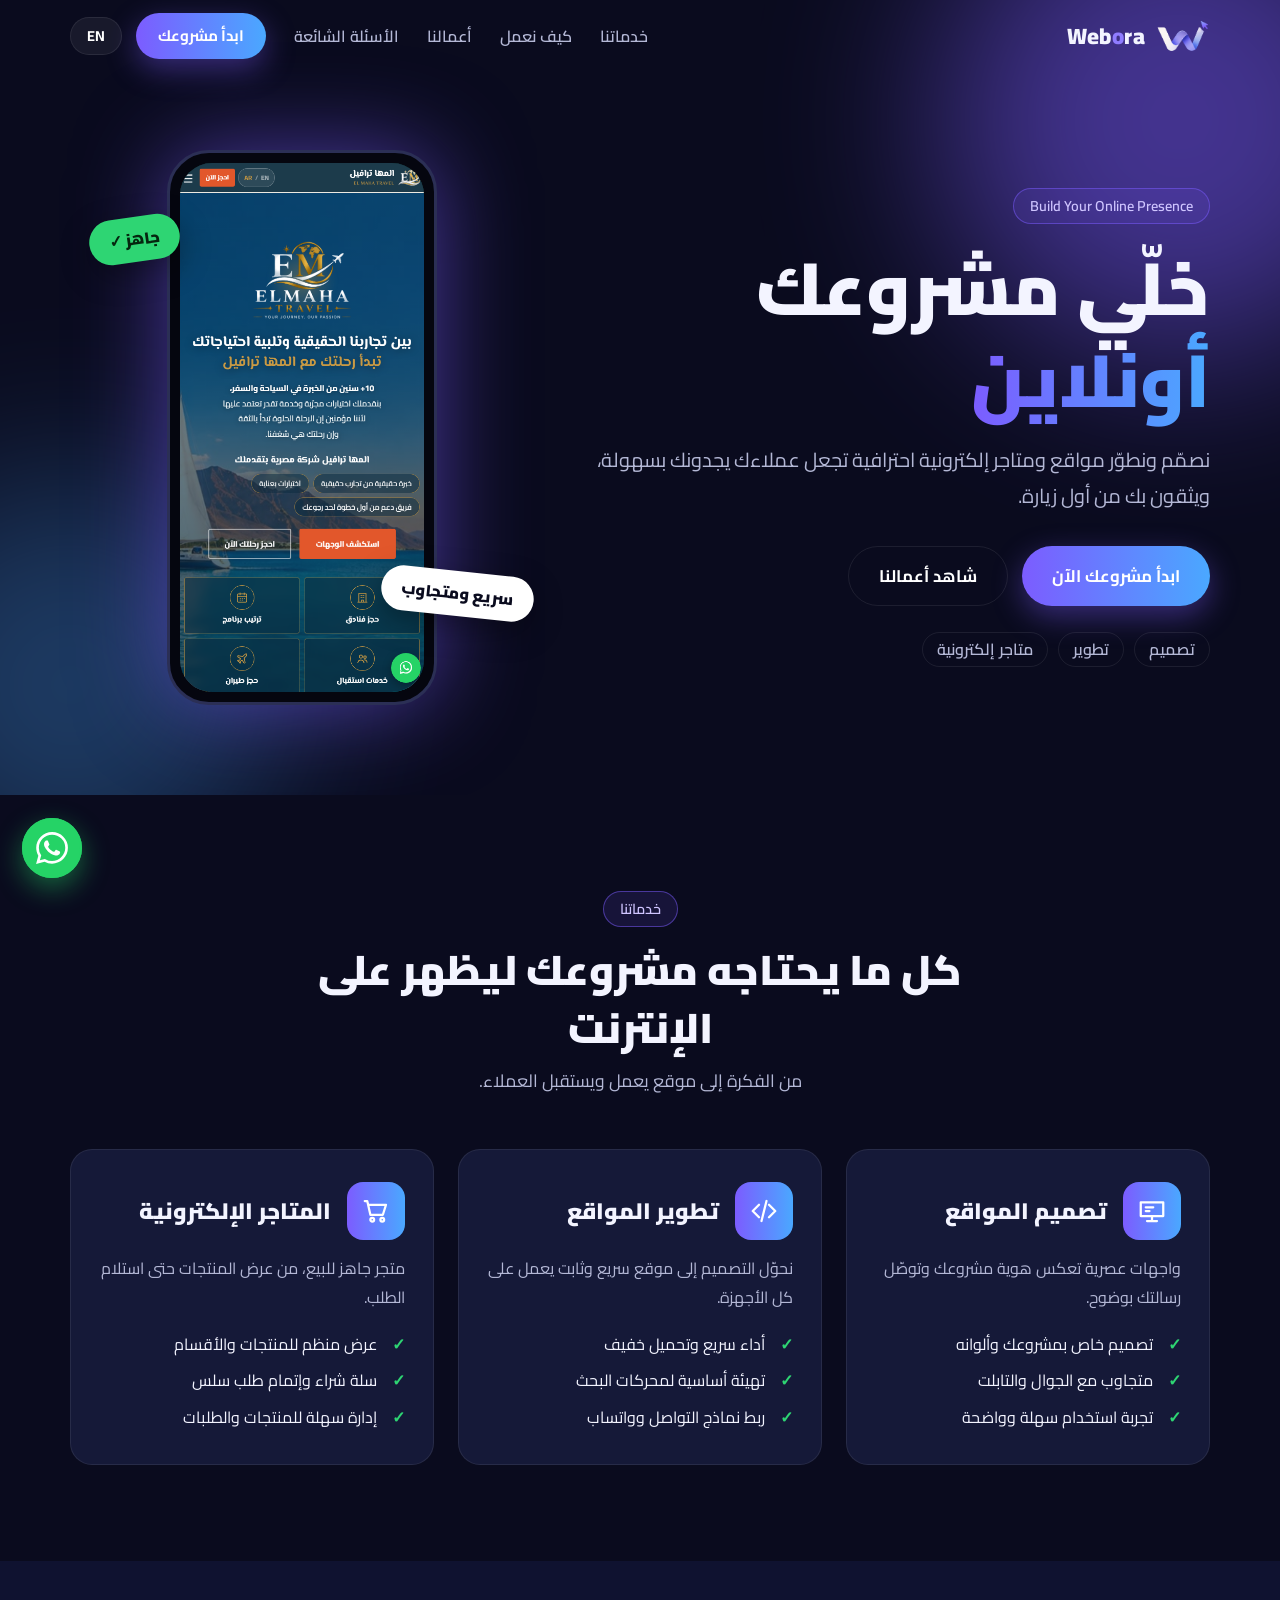
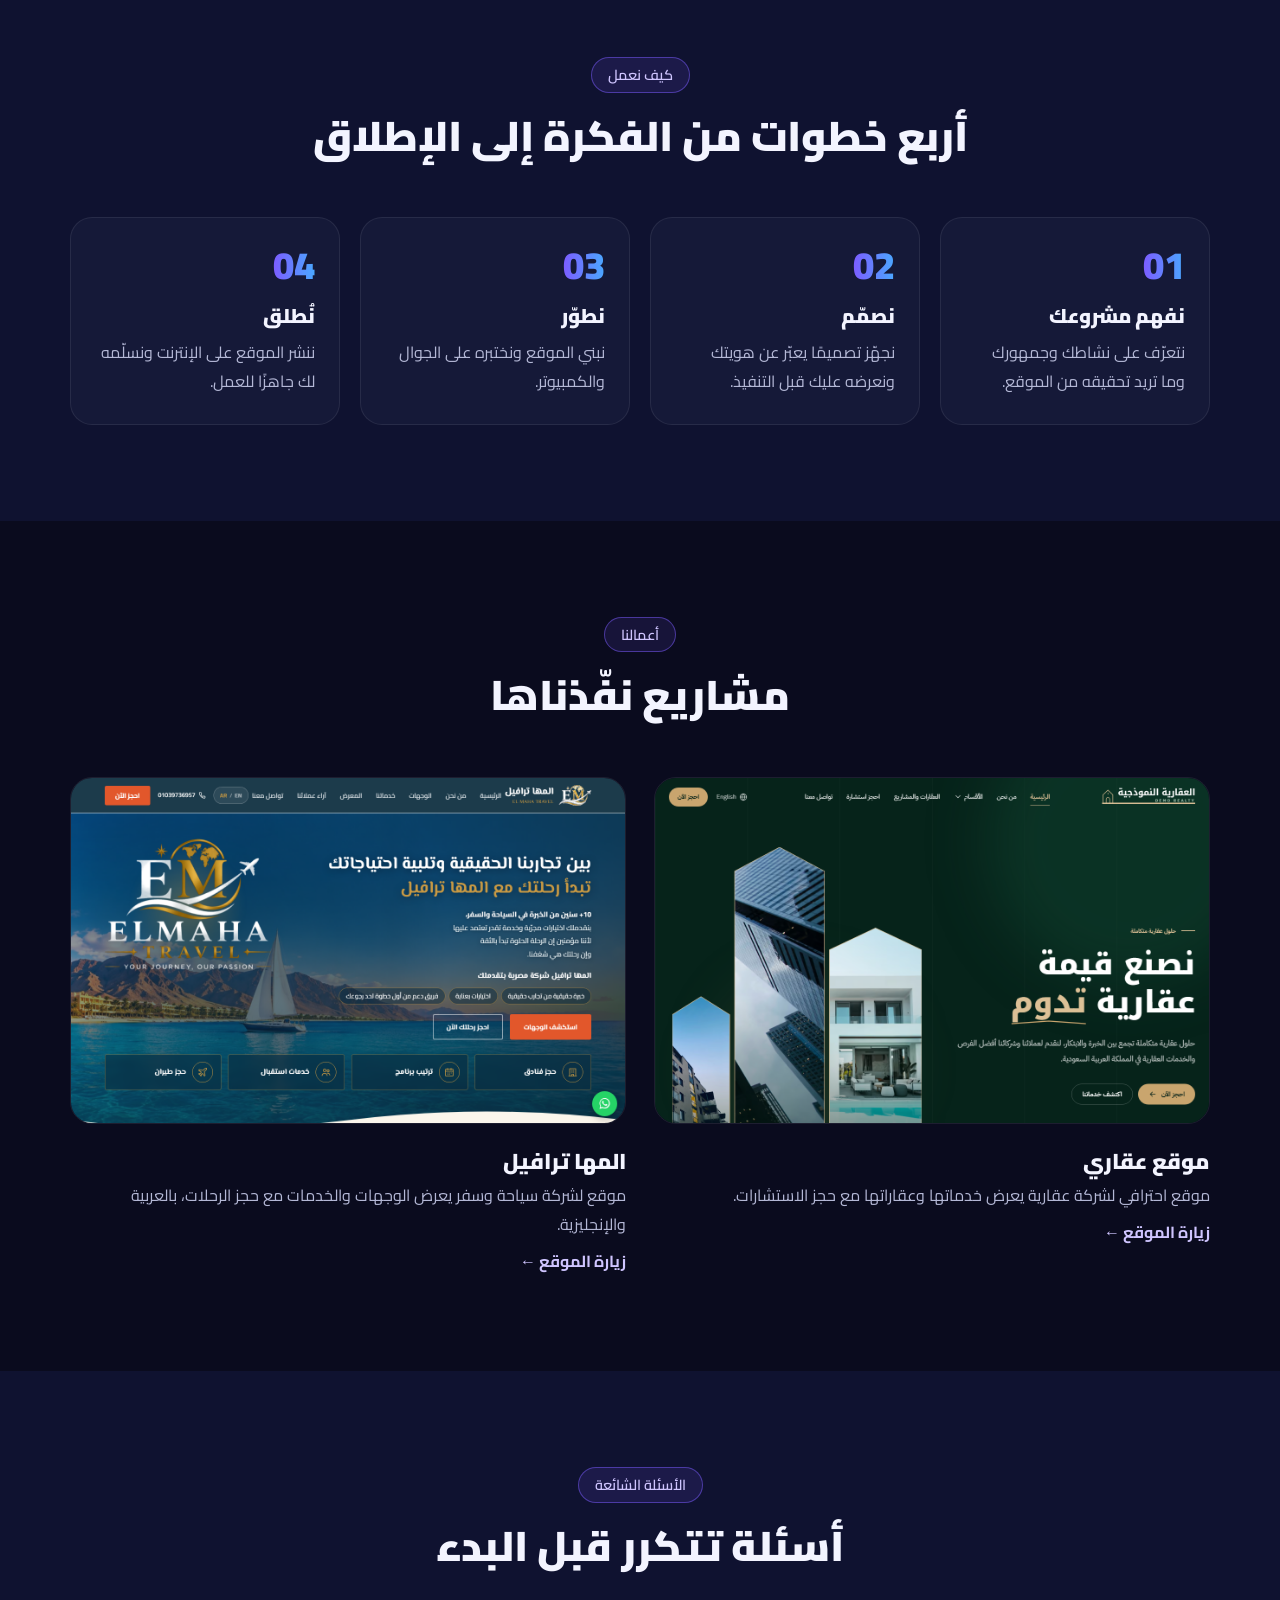
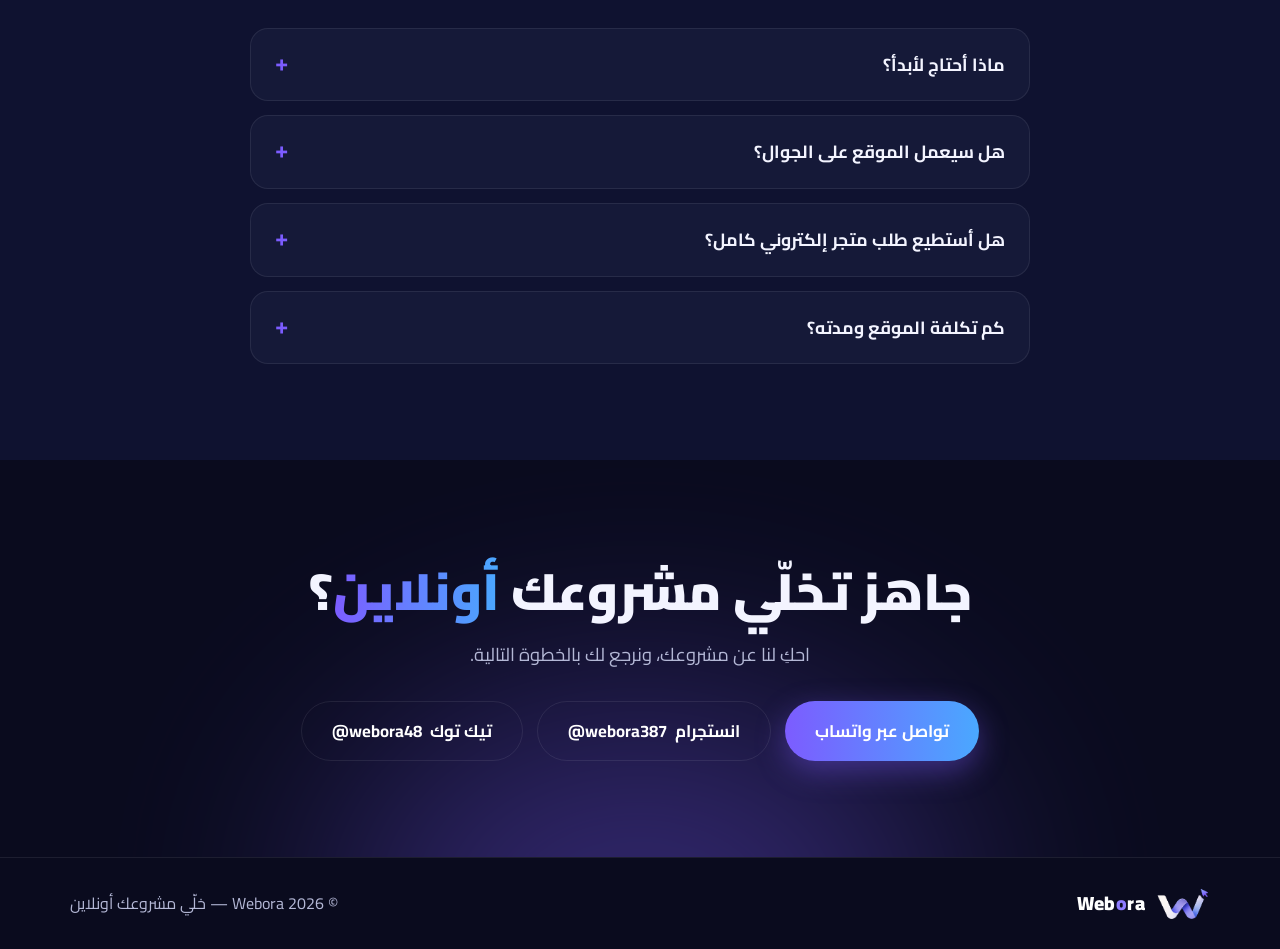
==== commit 5d86349b: "Add English version, floating WhatsApp button and real phone screenshots Adds an AR/EN language togg" ====
--- a/index.html
+++ b/index.html
@@ -21,16 +21,19 @@
       <img src="assets/logo-mark.png" alt="" width="610" height="380">
       <span>Web<i>o</i>ra</span>
     </a>
-    <button class="nav__toggle" id="navToggle" aria-label="القائمة" aria-expanded="false" aria-controls="navLinks">
-      <span></span><span></span><span></span>
-    </button>
-    <nav class="nav__links" id="navLinks">
-      <a href="#services">خدماتنا</a>
-      <a href="#process">كيف نعمل</a>
-      <a href="#work">أعمالنا</a>
-      <a href="#faq">الأسئلة الشائعة</a>
-      <a class="btn btn--small" href="#contact">ابدأ مشروعك</a>
-    </nav>
+    <div class="nav__end">
+      <nav class="nav__links" id="navLinks">
+        <a href="#services" data-i18n="nav.services">خدماتنا</a>
+        <a href="#process" data-i18n="nav.process">كيف نعمل</a>
+        <a href="#work" data-i18n="nav.work">أعمالنا</a>
+        <a href="#faq" data-i18n="nav.faq">الأسئلة الشائعة</a>
+        <a class="btn btn--small" href="#contact" data-i18n="nav.cta">ابدأ مشروعك</a>
+      </nav>
+      <button class="lang" id="langToggle" type="button" aria-label="Switch language">EN</button>
+      <button class="nav__toggle" id="navToggle" aria-label="القائمة" aria-expanded="false" aria-controls="navLinks">
+        <span></span><span></span><span></span>
+      </button>
+    </div>
   </div>
 </header>
 
@@ -40,28 +43,26 @@
     <div class="container hero__grid">
       <div class="hero__text">
         <span class="pill">Build Your Online Presence</span>
-        <h1>خلّي مشروعك <span class="grad">أونلاين</span></h1>
-        <p class="lead">نصمّم ونطوّر مواقع ومتاجر إلكترونية احترافية تجعل عملاءك يجدونك بسهولة، ويثقون بك من أول زيارة.</p>
+        <h1 data-i18n="hero.title">خلّي مشروعك <span class="grad">أونلاين</span></h1>
+        <p class="lead" data-i18n="hero.lead">نصمّم ونطوّر مواقع ومتاجر إلكترونية احترافية تجعل عملاءك يجدونك بسهولة، ويثقون بك من أول زيارة.</p>
         <div class="hero__actions">
-          <a class="btn" href="#contact">ابدأ مشروعك الآن</a>
-          <a class="btn btn--ghost" href="#work">شاهد أعمالنا</a>
+          <a class="btn" href="#contact" data-i18n="hero.cta">ابدأ مشروعك الآن</a>
+          <a class="btn btn--ghost" href="#work" data-i18n="hero.work">شاهد أعمالنا</a>
         </div>
         <ul class="hero__tags">
-          <li>تصميم</li><li>تطوير</li><li>متاجر إلكترونية</li>
+          <li data-i18n="tag.design">تصميم</li><li data-i18n="tag.dev">تطوير</li><li data-i18n="tag.stores">متاجر إلكترونية</li>
         </ul>
       </div>
 
       <div class="hero__visual" aria-hidden="true">
         <div class="phone">
           <div class="phone__screen">
-            <div class="m-nav"><i></i><i></i><i></i><b></b></div>
-            <div class="m-hero"><span></span><span></span><span></span><em></em></div>
-            <div class="m-cards"><div></div><div></div></div>
-            <div class="m-bar"></div>
+            <img src="assets/phone-realty.png" alt="" width="500" height="1030">
+            <img src="assets/phone-travel.png" alt="" width="500" height="1030">
           </div>
         </div>
-        <div class="badge badge--ready">جاهز ✓</div>
-        <div class="badge badge--fast">سريع ومتجاوب</div>
+        <div class="badge badge--ready" data-i18n="badge.ready">جاهز ✓</div>
+        <div class="badge badge--fast" data-i18n="badge.fast">سريع ومتجاوب</div>
       </div>
     </div>
   </section>
@@ -69,45 +70,51 @@
   <section class="section" id="services">
     <div class="container">
       <div class="section__head reveal">
-        <span class="pill">خدماتنا</span>
-        <h2>كل ما يحتاجه مشروعك ليظهر على الإنترنت</h2>
-        <p>من الفكرة إلى موقع يعمل ويستقبل العملاء.</p>
+        <span class="pill" data-i18n="nav.services">خدماتنا</span>
+        <h2 data-i18n="services.title">كل ما يحتاجه مشروعك ليظهر على الإنترنت</h2>
+        <p data-i18n="services.sub">من الفكرة إلى موقع يعمل ويستقبل العملاء.</p>
       </div>
       <div class="cards">
         <article class="card reveal">
-          <div class="card__icon">
-            <svg viewBox="0 0 24 24"><path d="M3 5h18v11H3z"/><path d="M8 20h8M12 16v4"/><path d="M7 9h6M7 12h3"/></svg>
-          </div>
-          <h3>تصميم المواقع</h3>
-          <p>واجهات عصرية تعكس هوية مشروعك وتوصّل رسالتك بوضوح.</p>
+          <div class="card__head">
+            <div class="card__icon">
+              <svg viewBox="0 0 24 24"><path d="M3 5h18v11H3z"/><path d="M8 20h8M12 16v4"/><path d="M7 9h6M7 12h3"/></svg>
+            </div>
+            <h3 data-i18n="s1.title">تصميم المواقع</h3>
+          </div>
+          <p data-i18n="s1.text">واجهات عصرية تعكس هوية مشروعك وتوصّل رسالتك بوضوح.</p>
           <ul>
-            <li>تصميم خاص بمشروعك وألوانه</li>
-            <li>متجاوب مع الجوال والتابلت</li>
-            <li>تجربة استخدام سهلة وواضحة</li>
+            <li data-i18n="s1.a">تصميم خاص بمشروعك وألوانه</li>
+            <li data-i18n="s1.b">متجاوب مع الجوال والتابلت</li>
+            <li data-i18n="s1.c">تجربة استخدام سهلة وواضحة</li>
           </ul>
         </article>
         <article class="card reveal">
-          <div class="card__icon">
-            <svg viewBox="0 0 24 24"><path d="M8 7l-5 5 5 5M16 7l5 5-5 5M14 4l-4 16"/></svg>
-          </div>
-          <h3>تطوير المواقع</h3>
-          <p>نحوّل التصميم إلى موقع سريع وثابت يعمل على كل الأجهزة.</p>
+          <div class="card__head">
+            <div class="card__icon">
+              <svg viewBox="0 0 24 24"><path d="M8 7l-5 5 5 5M16 7l5 5-5 5M14 4l-4 16"/></svg>
+            </div>
+            <h3 data-i18n="s2.title">تطوير المواقع</h3>
+          </div>
+          <p data-i18n="s2.text">نحوّل التصميم إلى موقع سريع وثابت يعمل على كل الأجهزة.</p>
           <ul>
-            <li>أداء سريع وتحميل خفيف</li>
-            <li>تهيئة أساسية لمحركات البحث</li>
-            <li>ربط نماذج التواصل وواتساب</li>
+            <li data-i18n="s2.a">أداء سريع وتحميل خفيف</li>
+            <li data-i18n="s2.b">تهيئة أساسية لمحركات البحث</li>
+            <li data-i18n="s2.c">ربط نماذج التواصل وواتساب</li>
           </ul>
         </article>
         <article class="card reveal">
-          <div class="card__icon">
-            <svg viewBox="0 0 24 24"><path d="M3 4h2l2.5 11h10L20 7H6.5"/><circle cx="9" cy="19" r="1.5"/><circle cx="17" cy="19" r="1.5"/></svg>
-          </div>
-          <h3>المتاجر الإلكترونية</h3>
-          <p>متجر جاهز للبيع، من عرض المنتجات حتى استلام الطلب.</p>
+          <div class="card__head">
+            <div class="card__icon">
+              <svg viewBox="0 0 24 24"><path d="M3 4h2l2.5 11h10L20 7H6.5"/><circle cx="9" cy="19" r="1.5"/><circle cx="17" cy="19" r="1.5"/></svg>
+            </div>
+            <h3 data-i18n="s3.title">المتاجر الإلكترونية</h3>
+          </div>
+          <p data-i18n="s3.text">متجر جاهز للبيع، من عرض المنتجات حتى استلام الطلب.</p>
           <ul>
-            <li>عرض منظم للمنتجات والأقسام</li>
-            <li>سلة شراء وإتمام طلب سلس</li>
-            <li>إدارة سهلة للمنتجات والطلبات</li>
+            <li data-i18n="s3.a">عرض منظم للمنتجات والأقسام</li>
+            <li data-i18n="s3.b">سلة شراء وإتمام طلب سلس</li>
+            <li data-i18n="s3.c">إدارة سهلة للمنتجات والطلبات</li>
           </ul>
         </article>
       </div>
@@ -117,14 +124,14 @@
   <section class="section section--alt" id="process">
     <div class="container">
       <div class="section__head reveal">
-        <span class="pill">كيف نعمل</span>
-        <h2>أربع خطوات من الفكرة إلى الإطلاق</h2>
+        <span class="pill" data-i18n="nav.process">كيف نعمل</span>
+        <h2 data-i18n="process.title">أربع خطوات من الفكرة إلى الإطلاق</h2>
       </div>
       <ol class="steps">
-        <li class="reveal"><b>01</b><h3>نفهم مشروعك</h3><p>نتعرّف على نشاطك وجمهورك وما تريد تحقيقه من الموقع.</p></li>
-        <li class="reveal"><b>02</b><h3>نصمّم</h3><p>نجهّز تصميمًا يعبّر عن هويتك ونعرضه عليك قبل التنفيذ.</p></li>
-        <li class="reveal"><b>03</b><h3>نطوّر</h3><p>نبني الموقع ونختبره على الجوال والكمبيوتر.</p></li>
-        <li class="reveal"><b>04</b><h3>نُطلق</h3><p>ننشر الموقع على الإنترنت ونسلّمه لك جاهزًا للعمل.</p></li>
+        <li class="reveal"><b>01</b><h3 data-i18n="p1.title">نفهم مشروعك</h3><p data-i18n="p1.text">نتعرّف على نشاطك وجمهورك وما تريد تحقيقه من الموقع.</p></li>
+        <li class="reveal"><b>02</b><h3 data-i18n="p2.title">نصمّم</h3><p data-i18n="p2.text">نجهّز تصميمًا يعبّر عن هويتك ونعرضه عليك قبل التنفيذ.</p></li>
+        <li class="reveal"><b>03</b><h3 data-i18n="p3.title">نطوّر</h3><p data-i18n="p3.text">نبني الموقع ونختبره على الجوال والكمبيوتر.</p></li>
+        <li class="reveal"><b>04</b><h3 data-i18n="p4.title">نُطلق</h3><p data-i18n="p4.text">ننشر الموقع على الإنترنت ونسلّمه لك جاهزًا للعمل.</p></li>
       </ol>
     </div>
   </section>
@@ -132,25 +139,25 @@
   <section class="section" id="work">
     <div class="container">
       <div class="section__head reveal">
-        <span class="pill">أعمالنا</span>
-        <h2>مشاريع نفّذناها</h2>
+        <span class="pill" data-i18n="nav.work">أعمالنا</span>
+        <h2 data-i18n="work.title">مشاريع نفّذناها</h2>
       </div>
       <div class="work">
         <article class="work__item reveal">
           <a class="shot" href="https://saudi-realty-demo.vercel.app/" target="_blank" rel="noopener">
             <img src="assets/work-realty.png" alt="واجهة الموقع العقاري" width="1280" height="800" loading="lazy">
           </a>
-          <h3>موقع عقاري</h3>
-          <p>موقع احترافي لشركة عقارية يعرض خدماتها وعقاراتها مع حجز الاستشارات.</p>
-          <a class="work__link" href="https://saudi-realty-demo.vercel.app/" target="_blank" rel="noopener">زيارة الموقع ←</a>
+          <h3 data-i18n="w1.title">موقع عقاري</h3>
+          <p data-i18n="w1.text">موقع احترافي لشركة عقارية يعرض خدماتها وعقاراتها مع حجز الاستشارات.</p>
+          <a class="work__link" href="https://saudi-realty-demo.vercel.app/" target="_blank" rel="noopener" data-i18n="work.visit">زيارة الموقع ←</a>
         </article>
         <article class="work__item reveal">
           <a class="shot" href="https://elmahatravel.com/" target="_blank" rel="noopener">
             <img src="assets/work-travel.png" alt="واجهة موقع المها ترافيل" width="1280" height="800" loading="lazy">
           </a>
-          <h3>المها ترافيل</h3>
-          <p>موقع لشركة سياحة وسفر يعرض الوجهات والخدمات مع حجز الرحلات، بالعربية والإنجليزية.</p>
-          <a class="work__link" href="https://elmahatravel.com/" target="_blank" rel="noopener">زيارة الموقع ←</a>
+          <h3 data-i18n="w2.title">المها ترافيل</h3>
+          <p data-i18n="w2.text">موقع لشركة سياحة وسفر يعرض الوجهات والخدمات مع حجز الرحلات، بالعربية والإنجليزية.</p>
+          <a class="work__link" href="https://elmahatravel.com/" target="_blank" rel="noopener" data-i18n="work.visit">زيارة الموقع ←</a>
         </article>
       </div>
     </div>
@@ -159,25 +166,25 @@
   <section class="section section--alt" id="faq">
     <div class="container container--narrow">
       <div class="section__head reveal">
-        <span class="pill">الأسئلة الشائعة</span>
-        <h2>أسئلة تتكرر قبل البدء</h2>
+        <span class="pill" data-i18n="nav.faq">الأسئلة الشائعة</span>
+        <h2 data-i18n="faq.title">أسئلة تتكرر قبل البدء</h2>
       </div>
       <div class="faq reveal">
         <details>
-          <summary>ماذا أحتاج لأبدأ؟</summary>
-          <p>فكرة عن نشاطك، والشعار والصور إن وُجدت. والباقي نرتّبه معك خطوة بخطوة.</p>
-        </details>
-        <details>
-          <summary>هل سيعمل الموقع على الجوال؟</summary>
-          <p>نعم، كل موقع نصمّمه متجاوب ويظهر بشكل صحيح على الجوال والتابلت والكمبيوتر.</p>
-        </details>
-        <details>
-          <summary>هل أستطيع طلب متجر إلكتروني كامل؟</summary>
-          <p>نعم، ننفّذ متاجر إلكترونية تشمل عرض المنتجات وسلة الشراء وإتمام الطلب.</p>
-        </details>
-        <details>
-          <summary>كم تكلفة الموقع ومدته؟</summary>
-          <p>تختلف حسب حجم المشروع ومتطلباته. تواصل معنا واحكِ لنا عن مشروعك لنرسل لك عرضًا مناسبًا.</p>
+          <summary data-i18n="q1.q">ماذا أحتاج لأبدأ؟</summary>
+          <p data-i18n="q1.a">فكرة عن نشاطك، والشعار والصور إن وُجدت. والباقي نرتّبه معك خطوة بخطوة.</p>
+        </details>
+        <details>
+          <summary data-i18n="q2.q">هل سيعمل الموقع على الجوال؟</summary>
+          <p data-i18n="q2.a">نعم، كل موقع نصمّمه متجاوب ويظهر بشكل صحيح على الجوال والتابلت والكمبيوتر.</p>
+        </details>
+        <details>
+          <summary data-i18n="q3.q">هل أستطيع طلب متجر إلكتروني كامل؟</summary>
+          <p data-i18n="q3.a">نعم، ننفّذ متاجر إلكترونية تشمل عرض المنتجات وسلة الشراء وإتمام الطلب.</p>
+        </details>
+        <details>
+          <summary data-i18n="q4.q">كم تكلفة الموقع ومدته؟</summary>
+          <p data-i18n="q4.a">تختلف حسب حجم المشروع ومتطلباته. تواصل معنا واحكِ لنا عن مشروعك لنرسل لك عرضًا مناسبًا.</p>
         </details>
       </div>
     </div>
@@ -185,12 +192,12 @@
 
   <section class="section cta" id="contact">
     <div class="container container--narrow reveal">
-      <h2>جاهز تخلّي مشروعك <span class="grad">أونلاين</span>؟</h2>
-      <p>احكِ لنا عن مشروعك، ونرجع لك بالخطوة التالية.</p>
+      <h2 data-i18n="cta.title">جاهز تخلّي مشروعك <span class="grad">أونلاين</span>؟</h2>
+      <p data-i18n="cta.text">احكِ لنا عن مشروعك، ونرجع لك بالخطوة التالية.</p>
       <div class="cta__actions">
-        <a class="btn" id="whatsappBtn" href="#" target="_blank" rel="noopener" hidden>تواصل عبر واتساب</a>
-        <a class="btn btn--ghost" href="https://www.instagram.com/webora387/" target="_blank" rel="noopener">انستجرام <span dir="ltr">@webora387</span></a>
-        <a class="btn btn--ghost" href="https://www.tiktok.com/@webora48" target="_blank" rel="noopener">تيك توك <span dir="ltr">@webora48</span></a>
+        <a class="btn" href="#" target="_blank" rel="noopener" data-whatsapp hidden data-i18n="cta.whatsapp">تواصل عبر واتساب</a>
+        <a class="btn btn--ghost" href="https://www.instagram.com/webora387/" target="_blank" rel="noopener"><span data-i18n="cta.instagram">انستجرام</span> <span dir="ltr">@webora387</span></a>
+        <a class="btn btn--ghost" href="https://www.tiktok.com/@webora48" target="_blank" rel="noopener"><span data-i18n="cta.tiktok">تيك توك</span> <span dir="ltr">@webora48</span></a>
       </div>
     </div>
   </section>
@@ -200,9 +207,13 @@
 <footer class="footer">
   <div class="container footer__inner">
     <a class="brand" href="#top"><img src="assets/logo-mark.png" alt="" width="610" height="380"><span>Web<i>o</i>ra</span></a>
-    <p>© <span id="year"></span> Webora — خلّي مشروعك أونلاين</p>
+    <p>© <span id="year"></span> Webora — <span data-i18n="footer.tag">خلّي مشروعك أونلاين</span></p>
   </div>
 </footer>
+
+<a class="wa-fab" href="#" target="_blank" rel="noopener" data-whatsapp hidden aria-label="WhatsApp">
+  <svg viewBox="0 0 24 24" aria-hidden="true"><path d="M17.472 14.382c-.297-.149-1.758-.867-2.03-.967-.273-.099-.471-.148-.67.15-.197.297-.767.966-.94 1.164-.173.199-.347.223-.644.075-.297-.15-1.255-.463-2.39-1.475-.883-.788-1.48-1.761-1.653-2.059-.173-.297-.018-.458.13-.606.134-.133.298-.347.446-.52.149-.174.198-.298.298-.497.099-.198.05-.371-.025-.52-.075-.149-.669-1.612-.916-2.207-.242-.579-.487-.5-.669-.51-.173-.008-.371-.01-.57-.01-.198 0-.52.074-.792.372-.272.297-1.04 1.016-1.04 2.479 0 1.462 1.065 2.875 1.213 3.074.149.198 2.096 3.2 5.077 4.487.709.306 1.262.489 1.694.625.712.227 1.36.195 1.871.118.571-.085 1.758-.719 2.006-1.413.248-.694.248-1.289.173-1.413-.074-.124-.272-.198-.57-.347m-5.421 7.403h-.004a9.87 9.87 0 01-5.031-1.378l-.361-.214-3.741.982.998-3.648-.235-.374a9.86 9.86 0 01-1.51-5.26c.001-5.45 4.436-9.884 9.888-9.884 2.64 0 5.122 1.03 6.988 2.898a9.825 9.825 0 012.893 6.994c-.003 5.45-4.437 9.884-9.885 9.884m8.413-18.297A11.815 11.815 0 0012.05 0C5.495 0 .16 5.335.157 11.892c0 2.096.547 4.142 1.588 5.945L.057 24l6.305-1.654a11.882 11.882 0 005.683 1.448h.005c6.554 0 11.89-5.335 11.893-11.893a11.821 11.821 0 00-3.48-8.413z"/></svg>
+</a>
 
 <script src="main.js"></script>
 </body>
--- a/styles.css
+++ b/styles.css
@@ -66,7 +66,10 @@
 .brand { display: flex; align-items: center; gap: 10px; font-weight: 900; font-size: 1.4rem; letter-spacing: .5px; }
 .brand img { height: 34px; width: auto; }
 .brand i { font-style: normal; color: #8f7cff; }
+.nav__end { display: flex; align-items: center; gap: 14px; }
 .nav__links { display: flex; align-items: center; gap: 28px; font-weight: 600; }
+.lang { min-width: 52px; height: 38px; padding: 0 12px; border-radius: 999px; border: 1px solid var(--line); background: rgba(255, 255, 255, .06); color: #fff; font: inherit; font-weight: 700; font-size: .9rem; cursor: pointer; transition: border-color .2s; }
+.lang:hover { border-color: var(--purple); }
 .nav__links a:not(.btn) { color: var(--muted); transition: color .2s; }
 .nav__links a:not(.btn):hover { color: #fff; }
 .nav__toggle { display: none; width: 44px; height: 44px; background: none; border: 0; cursor: pointer; padding: 10px; }
@@ -93,20 +96,11 @@
   box-shadow: 0 0 90px rgba(124, 92, 255, .55);
   animation: float 6s ease-in-out infinite;
 }
-.phone__screen { height: 100%; border-radius: 32px; background: var(--navy-2); overflow: hidden; display: flex; flex-direction: column; gap: 12px; padding-bottom: 14px; }
-.m-nav { display: flex; align-items: center; gap: 8px; padding: 16px 14px; background: #181c44; }
-.m-nav i { width: 26px; height: 8px; border-radius: 4px; background: #3a3f75; }
-.m-nav b { margin-inline-start: auto; width: 60px; height: 14px; border-radius: 7px; background: var(--grad); }
-.m-hero { margin: 0 12px; padding: 24px 16px; border-radius: 16px; background: linear-gradient(135deg, #3b2a9c, #1d6fc4); display: grid; gap: 10px; justify-items: start; }
-.m-hero span { height: 12px; border-radius: 6px; background: rgba(255, 255, 255, .55); width: 70%; }
-.m-hero span:first-child { height: 16px; width: 90%; background: #fff; }
-.m-hero span:nth-child(3) { width: 80%; }
-.m-hero em { width: 86px; height: 28px; border-radius: 14px; background: #ffb347; margin-top: 8px; }
-.m-cards { display: grid; grid-template-columns: 1fr 1fr; gap: 10px; margin: 0 12px; flex: 1; }
-.m-cards div { border-radius: 14px; background: #181c44; position: relative; }
-.m-cards div::before { content: ""; position: absolute; inset: 10px 10px 45% 10px; border-radius: 10px; background: #5a3fd6; }
-.m-cards div:last-child::before { background: #2a5fb8; }
-.m-bar { margin: 0 24px; height: 22px; border-radius: 11px; background: var(--grad); }
+.phone__screen { position: relative; height: 100%; border-radius: 32px; background: var(--navy-2); overflow: hidden; }
+/* two real project screenshots cross-fading inside the phone */
+.phone__screen img { position: absolute; inset: 0; width: 100%; height: 100%; object-fit: cover; object-position: top; }
+.phone__screen img:last-child { animation: swap 9s ease-in-out infinite; }
+@keyframes swap { 0%, 42% { opacity: 0; } 50%, 92% { opacity: 1; } 100% { opacity: 0; } }
 
 .badge { position: absolute; padding: 8px 20px; border-radius: 999px; font-weight: 900; box-shadow: 0 10px 30px rgba(0, 0, 0, .35); }
 .badge--ready { top: 12%; left: 4%; background: var(--green); color: #05260f; transform: rotate(-8deg); }
@@ -130,6 +124,8 @@
 .card__icon { width: 58px; height: 58px; border-radius: 16px; background: var(--grad); display: grid; place-items: center; margin-bottom: 20px; }
 .card__icon svg { width: 30px; height: 30px; fill: none; stroke: #fff; stroke-width: 1.8; stroke-linecap: round; stroke-linejoin: round; }
 .card h3 { font-size: 1.4rem; font-weight: 900; margin-bottom: 6px; }
+.card__head { display: flex; align-items: center; gap: 16px; margin-bottom: 14px; }
+.card__head .card__icon, .card__head h3 { margin-bottom: 0; }
 .card p { color: var(--muted); }
 .card ul { margin-top: 18px; display: grid; gap: 8px; }
 .card li { position: relative; padding-inline-start: 28px; }
@@ -168,6 +164,13 @@
 .footer { border-top: 1px solid var(--line); padding: 28px 0; color: var(--muted); }
 .footer__inner { display: flex; align-items: center; justify-content: space-between; gap: 16px; flex-wrap: wrap; }
 .footer .brand { color: #fff; font-size: 1.2rem; }
+
+/* floating WhatsApp button */
+.wa-fab { position: fixed; z-index: 60; bottom: 22px; inset-inline-end: 22px; width: 60px; height: 60px; border-radius: 50%; background: #25d366; display: grid; place-items: center; box-shadow: 0 10px 28px rgba(37, 211, 102, .45); transition: transform .2s; }
+.wa-fab:hover { transform: scale(1.08); }
+.wa-fab svg { width: 32px; height: 32px; fill: #fff; }
+.wa-fab::before { content: ""; position: absolute; inset: 0; border-radius: 50%; border: 2px solid #25d366; animation: ping 2.4s ease-out infinite; }
+@keyframes ping { to { transform: scale(1.7); opacity: 0; } }
 
 /* scroll reveal — only hides content once JS has confirmed it can reveal it */
 .js .reveal { opacity: 0; transform: translateY(26px); transition: opacity .6s, transform .6s; }
@@ -203,6 +206,6 @@
 }
 @media (prefers-reduced-motion: reduce) {
   html { scroll-behavior: auto; }
-  .phone { animation: none; }
+  .phone, .phone__screen img:last-child, .wa-fab::before { animation: none; }
   .js .reveal { opacity: 1; transform: none; transition: none; }
 }
